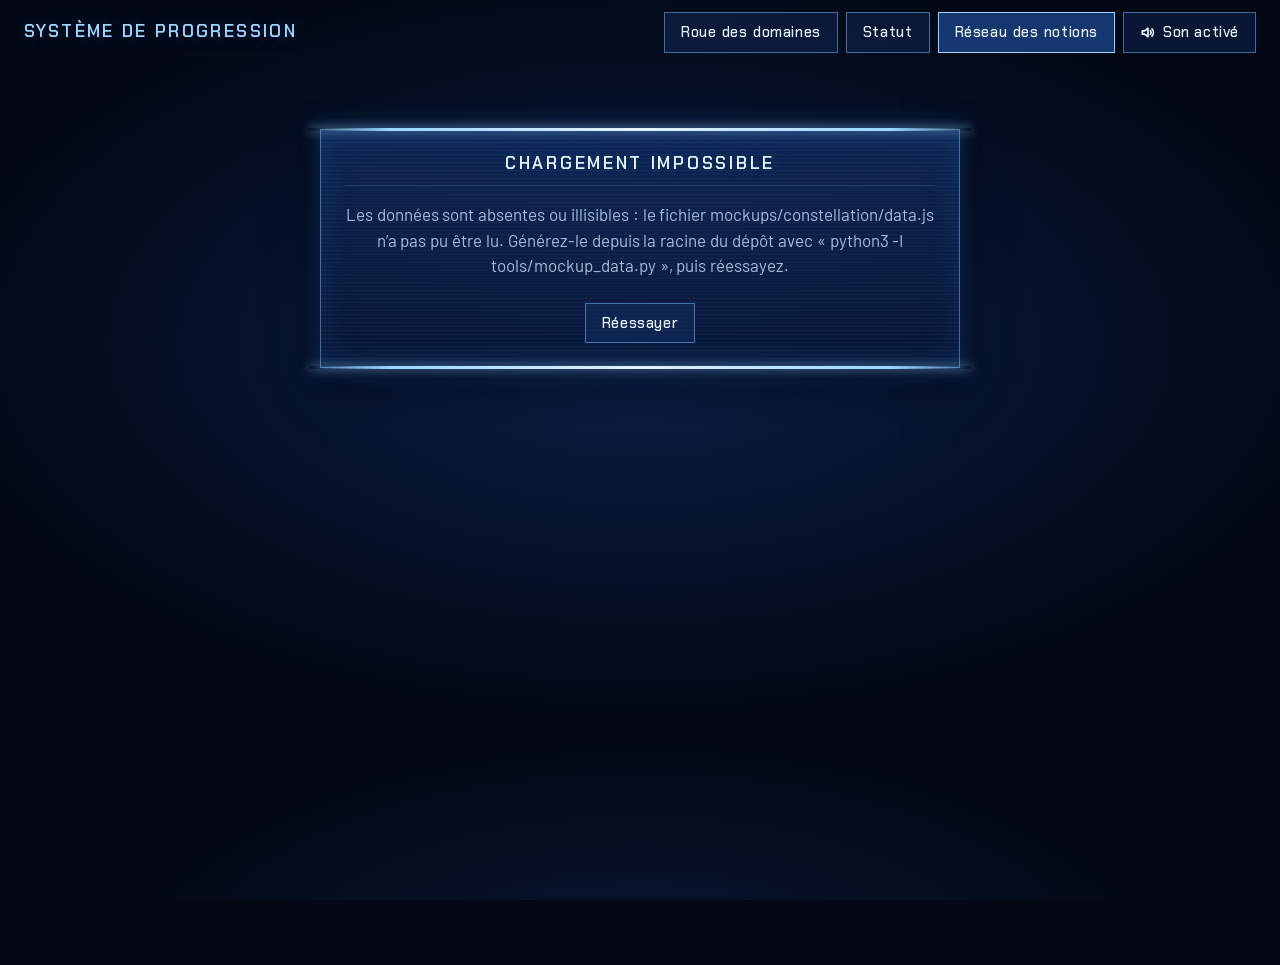
==== public/network.html @ 2bdb4b0c "public: Copie la maquette validée du Système pour la vitrine Besoin : publier la maquette sur GitHub" ====
<!DOCTYPE html>
<html lang="fr">
<head>
  <meta charset="utf-8">
  <meta name="viewport" content="width=device-width, initial-scale=1">
  <meta name="color-scheme" content="dark">
  <meta name="theme-color" content="#030814">
  <title>Réseau des notions, Système de progression</title>
  <link
    rel="preload"
    href="fonts/chakra-petch-latin-600-normal.woff2"
    as="font"
    type="font/woff2"
    crossorigin
  >
  <link rel="stylesheet" href="css/base.css">
  <link rel="stylesheet" href="css/window.css">
  <link rel="stylesheet" href="css/network.css">
  <link rel="stylesheet" href="css/inbox.css">
</head>
<script defer src="vendor/three.min.js"></script>
<script defer src="vendor/OrbitControls.js"></script>
<script defer src="data.js"></script>
<script defer src="js/model.js"></script>
<script defer src="js/dom.js"></script>
<script defer src="js/sound-data.js"></script>
<script defer src="js/sound.js"></script>
<script defer src="js/events.js"></script>
<script defer src="js/inbox.js"></script>
<script defer src="js/network.js"></script>
<script defer src="js/scene-kit.js"></script>
<script defer src="js/scene.js"></script>
<script defer src="js/network-ui.js"></script>
<body class="network-page">
  <a class="skip-link" href="#connections">Aller aux connexions</a>
  <header class="topbar">
    <h1 class="brand"><a href="index.html">Système de progression</a></h1>
    <nav class="topnav" aria-label="Navigation principale">
      <a class="button" href="index.html">Roue des domaines</a>
      <a class="button" href="index.html#/status">Statut</a>
      <a class="button" href="network.html" aria-current="page">Réseau des notions</a>
      <button
        class="button inbox-toggle"
        type="button"
        id="inbox-toggle"
        popovertarget="inbox"
        hidden
      >
        <svg class="icon" viewBox="0 0 16 16" aria-hidden="true">
          <path d="M8 1.5L13.6 4.75V11.25L8 14.5L2.4 11.25V4.75ZM8 5V8.8M8 10.9V11"/>
        </svg>
        <span>Événements</span>
        <span class="inbox-count" id="inbox-count" hidden></span>
      </button>
      <button class="button sound-toggle" type="button" id="sound-toggle" aria-pressed="true">
        <svg class="icon" viewBox="0 0 16 16" aria-hidden="true">
          <path d="M2.5 6.2V9.8H5L8.5 12.5V3.5L5 6.2Z"/>
          <path d="M11 6A3 3 0 0 1 11 10M12.8 4.2A5.6 5.6 0 0 1 12.8 11.8"/>
        </svg>
        <span class="sound-label">Son activé</span>
      </button>
    </nav>
  </header>
  <main class="network" id="view">
    <h2 class="visually-hidden">Réseau des notions</h2>
    <div class="stage" id="stage">
      <div class="labels" id="labels" aria-hidden="true"></div>
    </div>
    <section class="window panel legend-panel" aria-labelledby="legend-title">
      <header class="window-head">
        <h3 class="window-title" id="legend-title">Liens</h3>
      </header>
      <div class="panel-body">
        <h4 class="panel-heading">Disposition</h4>
        <div id="layouts"></div>
        <p class="root-line" id="root-line"></p>
        <h4 class="panel-heading">Types, cliquer pour filtrer</h4>
        <div id="kinds"></div>
        <h4 class="panel-heading">Statuts</h4>
        <div id="statuses"></div>
        <div class="panel-actions">
          <button class="button" type="button" id="show-all" hidden>Tout afficher</button>
          <button class="button" type="button" id="reset-view">Recadrer la vue</button>
        </div>
        <p class="panel-hint">
          Glisser pour tourner, molette pour zoomer, clic droit pour déplacer.
        </p>
      </div>
    </section>
    <section class="window panel list-panel" aria-labelledby="list-title">
      <header class="window-head">
        <h3 class="window-title" id="list-title">Connexions</h3>
      </header>
      <p class="list-scope" id="scope" aria-live="polite"></p>
      <button class="button center-node" type="button" id="center-node" hidden>
        Centrer l’arbre sur cette notion
      </button>
      <div class="connections" id="connections" tabindex="-1"></div>
    </section>
    <div class="detail" id="detail" aria-live="polite"></div>
  </main>
  <section class="window inbox" id="inbox" popover aria-label="Événements"></section>
  <div class="unlocks" id="unlocks" aria-live="polite"></div>
  <div class="tip" id="tip" role="tooltip" hidden></div>
</body>
</html>
---- public/css/base.css ----
/*
 * Maquette « Système » : jetons, polices, socle de page et surfaces du navigateur.
 *
 * Monde visuel : fenêtres holographiques bleues sur fond d'abîme, à la façon des fenêtres
 * du « Système ». Chakra Petch porte les titres et les chiffres, Barlow le texte courant
 * (fonts/, licence OFL 1.1). Rangs et états de notion suivent une même échelle de rareté
 * en sept couleurs : violet au sommet, or juste en dessous. Aucune valeur visuelle hors
 * de ces jetons dans les autres feuilles.
 */

@font-face {
  font-family: "Chakra Petch";
  font-weight: 500;
  font-display: swap;
  src: url("../fonts/chakra-petch-latin-500-normal.woff2") format("woff2");
}

@font-face {
  font-family: "Chakra Petch";
  font-weight: 600;
  font-display: swap;
  src: url("../fonts/chakra-petch-latin-600-normal.woff2") format("woff2");
}

@font-face {
  font-family: "Chakra Petch";
  font-weight: 700;
  font-display: swap;
  src: url("../fonts/chakra-petch-latin-700-normal.woff2") format("woff2");
}

@font-face {
  font-family: "Barlow";
  font-weight: 400;
  font-display: swap;
  src: url("../fonts/barlow-latin-400-normal.woff2") format("woff2");
}

@font-face {
  font-family: "Barlow";
  font-weight: 500;
  font-display: swap;
  src: url("../fonts/barlow-latin-500-normal.woff2") format("woff2");
}

@font-face {
  font-family: "Barlow";
  font-weight: 600;
  font-display: swap;
  src: url("../fonts/barlow-latin-600-normal.woff2") format("woff2");
}

:root {
  color-scheme: dark;

  /* Couleurs : abîme, voile des fenêtres, flux (bleu du Système), texte. */
  --void: #030814;
  --deep: #071226;
  --veil-top: rgb(20 52 112 / 0.58);
  --veil-bottom: rgb(7 21 52 / 0.8);
  --veil-solid: #0a1d44;
  --veil-dense-top: rgb(15 40 90 / 0.95);
  --veil-dense-bottom: rgb(6 18 46 / 0.97);
  --flux: #4db5ff;
  --flux-bright: #9ad6ff;
  --flux-line: rgb(120 196 255 / 0.5);
  --flux-faint: rgb(120 196 255 / 0.16);
  --rail: #e3f3ff;
  --bright: #ffffff;
  --text: #e6f2ff;
  --text-dim: #a3bcdb;
  --text-faint: #8aa4c6;

  /* Couleurs de rôle : titre, donnée insuffisante. */
  --gold: #f2c14e;
  --warn: #ffb45e;

  /* Échelle de rareté, du plus commun au plus rare : gris, vert, bleu, orange, rouge, */
  /* or, violet. États « découverte » à « transcendée » ; rangs E à Nation, A et S */
  /* échangés (A en or, S en rouge, choix de Louis). */
  --rarity-1: #a9bbd3;
  --rarity-2: #5fdc8f;
  --rarity-3: #4db5ff;
  --rarity-4: #ff9a4d;
  --rarity-5: #ff5f6d;
  --rarity-6: var(--gold);
  --rarity-7: #cf7dff;
  --rank-e: var(--rarity-1);
  --rank-d: var(--rarity-2);
  --rank-c: var(--rarity-3);
  --rank-b: var(--rarity-4);
  --rank-a: var(--rarity-6);
  --rank-s: var(--rarity-5);
  --rank-nation: var(--rarity-7);

  /* Types de lien du réseau : une couleur franche chacun, jamais l'or. */
  --kind-transfer: #ff5fa8;
  --kind-prerequisite: #4db5ff;
  --kind-instance: #62d9ad;
  --kind-complement: #b9a0ff;
  --kind-analog: #ff9a4d;

  --font-display: "Chakra Petch", "Barlow", sans-serif;
  --font-body: "Barlow", sans-serif;
  --fs-xs: 0.8125rem;
  --fs-sm: 0.9375rem;
  --fs-md: 1.0625rem;
  --fs-lg: 1.375rem;
  --fs-xl: 1.75rem;
  --fs-2xl: 2.25rem;

  --s1: 4px;
  --s2: 8px;
  --s3: 12px;
  --s4: 16px;
  --s5: 24px;
  --s6: 32px;
  --s7: 48px;
  --s8: 64px;

  --t-fast: 140ms;
  --t-panel: 280ms;
  --t-travel: 460ms;
  --ease-out: cubic-bezier(0.16, 1, 0.3, 1);

  --glow-soft: 0 0 18px rgb(64 150 255 / 0.28);
  --glow-strong: 0 0 10px rgb(154 214 255 / 0.7), 0 0 28px rgb(64 150 255 / 0.45);
  --topbar: 64px;
}

*,
*::before,
*::after {
  box-sizing: border-box;
}

html {
  background: var(--void);
  scrollbar-color: rgb(120 196 255 / 0.4) transparent;
  scrollbar-width: thin;
}

body {
  margin: 0;
  min-height: 100dvh;
  font-family: var(--font-body);
  font-size: var(--fs-md);
  line-height: 1.5;
  word-spacing: 0.05em;
  color: var(--text);
  background:
    radial-gradient(ellipse 80% 60% at 50% 38%, rgb(22 62 140 / 0.42), transparent 70%),
    radial-gradient(ellipse 60% 40% at 50% 110%, rgb(40 90 190 / 0.2), transparent 70%),
    var(--void);
  background-attachment: fixed;
  font-variant-numeric: tabular-nums;
  -webkit-tap-highlight-color: rgb(77 181 255 / 0.2);
  overflow-x: clip;
}

::selection {
  color: var(--void);
  background: var(--flux-bright);
}

h1,
h2,
h3,
p,
ul,
ol,
dl,
dd,
table {
  margin: 0;
  padding: 0;
}

ul,
ol {
  list-style: none;
}

h1,
h2,
h3 {
  font-family: var(--font-display);
  font-weight: 600;
  line-height: 1.15;
  text-wrap: balance;
}

a {
  color: inherit;
  text-decoration: none;
}

button {
  font: inherit;
  color: inherit;
}

code {
  font-family: ui-monospace, "DejaVu Sans Mono", monospace;
  font-size: 0.88em;
  color: var(--flux-bright);
}

svg {
  display: block;
}

:focus-visible {
  outline: 2px solid var(--rail);
  outline-offset: 3px;
  border-radius: 2px;
}

.visually-hidden {
  position: absolute;
  width: 1px;
  height: 1px;
  overflow: hidden;
  clip-path: inset(50%);
  white-space: nowrap;
}

.skip-link {
  position: fixed;
  top: var(--s2);
  left: var(--s2);
  z-index: 30;
  padding: var(--s2) var(--s4);
  color: var(--void);
  background: var(--rail);
  translate: 0 -200%;
}

.skip-link:focus-visible {
  translate: 0;
}

/* ───── Barre du haut : nom de la page et navigation ───── */

.topbar {
  display: flex;
  flex-wrap: wrap;
  align-items: center;
  justify-content: space-between;
  gap: var(--s2) var(--s5);
  min-height: var(--topbar);
  padding: var(--s3) var(--s5);
}

.brand {
  font-size: var(--fs-md);
  font-weight: 600;
  letter-spacing: 0.14em;
  text-transform: uppercase;
  color: var(--flux-bright);
  text-shadow: var(--glow-soft);
}

.topnav {
  display: flex;
  flex-wrap: wrap;
  gap: var(--s2);
}

.icon {
  flex: none;
  width: 1em;
  height: 1em;
  fill: none;
  stroke: currentColor;
  stroke-width: 1.8;
  stroke-linecap: round;
  stroke-linejoin: round;
}

#view {
  padding: 0 var(--s5) var(--s6);
}

#view:focus {
  outline: none;
}
---- public/css/window.css ----
/*
 * Maquette « Système » : composants partagés par toutes les vues.
 *
 * Fenêtre du Système (.window) : voile bleu translucide, filets lumineux en haut et en
 * bas qui débordent du cadre, titre centré en en-tête, teintée par un ton de rareté
 * (data-tone). Puis boutons, étiquettes de statut, jauges, insignes de rang, signes
 * d'état des notions et infobulle.
 */

.window {
  position: relative;
  padding: var(--s5);
  border: 1px solid var(--flux-line);
  background:
    repeating-linear-gradient(
      180deg,
      rgb(154 214 255 / 0.035) 0 1px,
      transparent 1px 4px
    ),
    linear-gradient(180deg, var(--veil-top), var(--veil-bottom));
  box-shadow:
    0 18px 40px rgb(0 4 16 / 0.55),
    var(--glow-soft),
    inset 0 0 36px rgb(64 150 255 / 0.12);
}

.window::before,
.window::after {
  content: "";
  position: absolute;
  left: calc(var(--s3) * -1);
  right: calc(var(--s3) * -1);
  height: 3px;
  background: linear-gradient(
    90deg,
    transparent,
    var(--flux-bright) 12%,
    var(--rail) 50%,
    var(--flux-bright) 88%,
    transparent
  );
  box-shadow: var(--glow-strong);
  pointer-events: none;
}

.window::before {
  top: -2px;
}

.window::after {
  bottom: -2px;
}

.window-head {
  display: flex;
  align-items: center;
  justify-content: center;
  gap: var(--s3);
  margin-bottom: var(--s4);
  padding-bottom: var(--s3);
  border-bottom: 1px solid var(--flux-faint);
}

.window-title {
  font-size: var(--fs-md);
  font-weight: 600;
  letter-spacing: 0.16em;
  text-transform: uppercase;
  color: var(--rail);
  text-shadow: var(--glow-soft);
}

/* ───── Ton de rareté (data-tone 1 à 7, ou gold) : teinte fenêtre, jauge ou ligne ───── */

[data-tone="1"] {
  --tone: var(--rarity-1);
}

[data-tone="2"] {
  --tone: var(--rarity-2);
}

[data-tone="3"] {
  --tone: var(--rarity-3);
}

[data-tone="4"] {
  --tone: var(--rarity-4);
}

[data-tone="5"] {
  --tone: var(--rarity-5);
}

[data-tone="6"] {
  --tone: var(--rarity-6);
}

[data-tone="7"] {
  --tone: var(--rarity-7);
}

[data-tone="gold"] {
  --tone: var(--gold);
}

.window[data-tone] {
  border-color: color-mix(in oklab, var(--tone) 60%, transparent);
  background:
    repeating-linear-gradient(
      180deg,
      color-mix(in oklab, var(--tone) 5%, transparent) 0 1px,
      transparent 1px 4px
    ),
    linear-gradient(
      180deg,
      color-mix(in oklab, var(--tone) 16%, var(--veil-top)),
      var(--veil-bottom)
    );
  box-shadow:
    0 18px 40px rgb(0 4 16 / 0.55),
    0 0 18px color-mix(in oklab, var(--tone) 30%, transparent),
    inset 0 0 36px color-mix(in oklab, var(--tone) 12%, transparent);
}

.window[data-tone]::before,
.window[data-tone]::after {
  background: linear-gradient(
    90deg,
    transparent,
    var(--tone) 12%,
    color-mix(in oklab, var(--tone) 30%, white) 50%,
    var(--tone) 88%,
    transparent
  );
  box-shadow:
    0 0 10px color-mix(in oklab, var(--tone) 70%, transparent),
    0 0 28px color-mix(in oklab, var(--tone) 45%, transparent);
}

.window[data-tone] > .window-head {
  border-bottom-color: color-mix(in oklab, var(--tone) 25%, transparent);
}

.window[data-tone] > .window-head .window-title {
  color: color-mix(in oklab, var(--tone) 30%, white);
  text-shadow: 0 0 18px color-mix(in oklab, var(--tone) 40%, transparent);
}

@media (prefers-reduced-motion: no-preference) {
  .unfold {
    animation: unfold var(--t-panel) var(--ease-out) backwards;
    animation-delay: calc(var(--order, 0) * 50ms);
  }

  @keyframes unfold {
    from {
      clip-path: inset(49% -16px 49% -16px);
      opacity: 0.3;
    }

    to {
      clip-path: inset(-16px -16px -48px -16px);
      opacity: 1;
    }
  }
}

/* ───── Boutons et liens d'action ───── */

.button {
  display: inline-flex;
  align-items: center;
  gap: var(--s2);
  min-height: 40px;
  padding: var(--s2) var(--s4);
  border: 1px solid var(--flux-line);
  font-family: var(--font-display);
  font-size: var(--fs-sm);
  font-weight: 500;
  letter-spacing: 0.04em;
  color: var(--text);
  background: rgb(20 52 112 / 0.35);
  cursor: pointer;
  transition:
    background-color var(--t-fast) var(--ease-out),
    border-color var(--t-fast) var(--ease-out),
    box-shadow var(--t-fast) var(--ease-out);
}

.button[aria-current="page"] {
  border-color: var(--flux-bright);
  background: rgb(40 100 200 / 0.5);
}

.button:active {
  scale: 0.97;
}

.sound-toggle[aria-pressed="false"] {
  color: var(--text-faint);
  border-style: dashed;
}

@media (hover: hover) {
  .button:hover {
    border-color: var(--rail);
    background: rgb(40 100 200 / 0.5);
    box-shadow: var(--glow-soft);
  }
}

.key {
  padding: 0 var(--s2);
  border: 1px solid var(--flux-faint);
  font-size: var(--fs-xs);
  color: var(--text-dim);
}

/* ───── Statut d'une valeur : observé, estimé, insuffisant, non mesurable ───── */

.tag {
  display: inline-block;
  padding: 0 var(--s2);
  border: 1px solid var(--flux-faint);
  font-size: var(--fs-xs);
  font-weight: 500;
  line-height: 1.5;
  color: var(--text-dim);
  white-space: nowrap;
  cursor: help;
}

.tag[data-status="estimated"] {
  border-style: dashed;
  border-color: var(--flux-line);
  color: var(--flux-bright);
}

.tag[data-status="insufficient"] {
  border-style: dotted;
  border-color: var(--warn);
  color: var(--warn);
}

.tag[data-status="unmeasurable"] {
  border-style: dotted;
  color: var(--text-faint);
}

.info {
  display: inline-grid;
  place-items: center;
  width: 20px;
  height: 20px;
  vertical-align: -4px;
  color: var(--text-faint);
  cursor: help;
}

.info .icon {
  width: 16px;
  height: 16px;
  stroke-width: 2.4;
}

.info:hover,
.info:focus-visible {
  color: var(--rail);
}

.nowrap {
  white-space: nowrap;
}

/* ───── Jauge ───── */

.bar {
  position: relative;
  height: 6px;
  background: rgb(120 196 255 / 0.14);
  overflow: hidden;
}

.bar-fill {
  position: absolute;
  inset: 0 auto 0 0;
  width: calc(var(--ratio, 0) * 100%);
  min-width: 0;
  background: linear-gradient(90deg, var(--flux), var(--rail));
  box-shadow: var(--glow-strong);
}

.bar[data-tone] {
  background: color-mix(in oklab, var(--tone) 16%, transparent);
}

.bar[data-tone] .bar-fill {
  background: linear-gradient(
    90deg,
    color-mix(in oklab, var(--tone) 65%, black),
    var(--tone)
  );
  box-shadow: 0 0 12px color-mix(in oklab, var(--tone) 60%, transparent);
}

/* ───── Insigne de rang : hexagone, couleur par rareté, lettre toujours lisible ───── */

.rank {
  --rank-color: var(--text-faint);
  --tone: var(--rank-color);
  --hexagon: polygon(50% 0, 100% 25%, 100% 75%, 50% 100%, 0 75%, 0 25%);
  position: relative;
  isolation: isolate;
  display: inline-grid;
  place-items: center;
  flex: none;
  width: 2.3em;
  aspect-ratio: 1 / 1.1;
  font-family: var(--font-display);
  font-weight: 700;
  line-height: 1;
  color: var(--rank-color);
}

/* Le fond de l'hexagone est un calque : les éclairs de l'insigne peuvent en déborder. */
.rank::before {
  content: "";
  position: absolute;
  inset: 0;
  z-index: -1;
  background: var(--rank-color);
  clip-path: var(--hexagon);
}

.rank > span {
  display: grid;
  place-items: center;
  width: calc(100% - 4px);
  height: calc(100% - 4px);
  background: var(--veil-solid);
  clip-path: var(--hexagon);
}

.rank[data-rank="E"] {
  --rank-color: var(--rank-e);
}

.rank[data-rank="D"] {
  --rank-color: var(--rank-d);
}

.rank[data-rank="C"] {
  --rank-color: var(--rank-c);
}

.rank[data-rank="B"] {
  --rank-color: var(--rank-b);
}

.rank[data-rank="A"] {
  --rank-color: var(--rank-a);
}

.rank[data-rank="S"] {
  --rank-color: var(--rank-s);
}

.rank[data-rank="Nation"] {
  --rank-color: var(--rank-nation);
}

/* ───── Signe d'état d'une notion : forme par rendu, couleur de rareté par état ───── */

.glyph {
  --state-color: var(--text-faint);
  flex: none;
  width: 14px;
  height: 14px;
  overflow: visible;
}

.glyph[data-level="1"] {
  --state-color: var(--rarity-1);
}

.glyph[data-level="2"] {
  --state-color: var(--rarity-2);
}

.glyph[data-level="3"] {
  --state-color: var(--rarity-3);
}

.glyph[data-level="4"] {
  --state-color: var(--rarity-4);
}

.glyph[data-level="5"] {
  --state-color: var(--rarity-5);
}

.glyph[data-level="6"] {
  --state-color: var(--rarity-6);
}

.glyph[data-level="7"] {
  --state-color: var(--rarity-7);
}

.glyph[data-group="unmet"] {
  fill: none;
  stroke: var(--text-faint);
  stroke-width: 1.4;
  opacity: 0.7;
}

.glyph[data-group="declared"] {
  fill: none;
  stroke: var(--rail);
  stroke-width: 1.6;
  stroke-dasharray: 2.4 2;
}

.glyph[data-group="low"] {
  fill: var(--state-color);
  stroke: none;
}

.glyph[data-group="high"] {
  fill: var(--state-color);
  stroke: var(--rail);
  stroke-width: 1;
  filter: drop-shadow(0 0 5px var(--state-color));
}

@media (prefers-reduced-motion: no-preference) {
  .glyph[data-group="high"] {
    animation: awake 2.8s ease-in-out infinite alternate;
  }

  @keyframes awake {
    from {
      filter: drop-shadow(0 0 2px var(--state-color));
    }

    to {
      filter: drop-shadow(0 0 8px var(--state-color));
    }
  }
}

/* ───── Infobulle : rendue sur le body, bornée à l'écran par dom.js ───── */

.tip {
  position: fixed;
  top: 0;
  left: 0;
  z-index: 40;
  max-width: min(320px, calc(100vw - 16px));
  padding: var(--s2) var(--s3);
  border: 1px solid var(--flux-bright);
  font-size: var(--fs-xs);
  font-weight: 500;
  line-height: 1.4;
  color: var(--text);
  background: var(--veil-solid);
  box-shadow:
    0 8px 20px rgb(0 4 16 / 0.6),
    var(--glow-soft);
  pointer-events: none;
  overflow-wrap: anywhere;
  white-space: pre-line;
}

.tip[popover] {
  inset: 0 auto auto 0;
  margin: 0;
  overflow: visible;
}

.tip[hidden] {
  display: none;
}

@media (prefers-reduced-motion: no-preference) {
  .tip {
    animation: tip-in var(--t-fast) var(--ease-out);
  }

  @keyframes tip-in {
    from {
      opacity: 0;
    }
  }
}

/* ───── Page de repli : données absentes ou illisibles ───── */

.fatal {
  max-width: 640px;
  margin: var(--s8) auto 0;
  text-align: center;
}

.fatal p {
  margin-bottom: var(--s5);
  color: var(--text-dim);
}

.empty {
  color: var(--text-dim);
}
---- public/css/network.css ----
/*
 * Maquette « Système » : page du réseau des notions.
 *
 * La scène 3D occupe tout l'écran sous la barre du haut ; la légende (à gauche), la liste
 * des connexions (à droite) et le détail d'une connexion (en bas) flottent par-dessus.
 * Sous 900 px de large, les panneaux passent sous la scène.
 */

.network-page {
  overflow: hidden;
}

.network {
  position: relative;
  height: calc(100dvh - var(--topbar));
  padding: 0;
}

.stage {
  position: absolute;
  inset: 0;
}

.scene-canvas {
  position: absolute;
  inset: 0;
  width: 100%;
  height: 100%;
  cursor: grab;
}

.scene-canvas:active {
  cursor: grabbing;
}

.scene-canvas.is-pointing {
  cursor: pointer;
}

.labels {
  position: absolute;
  inset: 0;
  overflow: hidden;
  pointer-events: none;
}

/* Position posée par scene.js (transform) ; le décalage centre l'étiquette au-dessus. */
.scene-label {
  position: absolute;
  top: 0;
  left: 0;
  max-width: 16rem;
  overflow: hidden;
  padding: 0 var(--s2);
  font-family: var(--font-display);
  font-size: var(--fs-xs);
  font-weight: 500;
  letter-spacing: 0.04em;
  line-height: 1.5;
  color: var(--text-dim);
  text-overflow: ellipsis;
  text-shadow: 0 0 6px var(--void), 0 0 2px var(--void);
  white-space: nowrap;
  translate: -50% -100%;
}

.scene-label[hidden] {
  display: none;
}

.scene-label.is-cluster {
  text-transform: uppercase;
}

.scene-label.is-node {
  border: 1px solid var(--flux-bright);
  font-family: var(--font-body);
  font-weight: 600;
  letter-spacing: 0;
  color: var(--bright);
  background: var(--veil-solid);
  translate: -50% calc(-100% - 4px);
}

.scene-label.is-dim {
  opacity: 0.35;
}

.stage-message {
  position: absolute;
  inset: 0;
  display: grid;
  place-items: center;
  padding: var(--s8) 340px;
  color: var(--text-dim);
  text-align: center;
}

/* ───── Panneaux flottants : légende et liste ───── */

.panel,
.detail-window {
  background:
    repeating-linear-gradient(
      180deg,
      rgb(154 214 255 / 0.035) 0 1px,
      transparent 1px 4px
    ),
    linear-gradient(180deg, var(--veil-dense-top), var(--veil-dense-bottom));
}

.panel {
  position: absolute;
  top: var(--s4);
  display: flex;
  flex-direction: column;
  max-height: calc(100% - 2 * var(--s4));
  padding: var(--s4);
  font-size: var(--fs-sm);
}

.panel .window-head {
  margin-bottom: var(--s3);
}

.legend-panel {
  left: var(--s5);
  width: 288px;
}

.panel-body {
  min-height: 0;
  margin-right: calc(var(--s2) * -1);
  padding-right: var(--s2);
  overflow-y: auto;
  scrollbar-color: rgb(120 196 255 / 0.4) transparent;
  scrollbar-width: thin;
}

.list-panel {
  right: var(--s5);
  width: 320px;
}

.panel-heading {
  margin: var(--s2) 0 var(--s1);
  font-family: var(--font-display);
  font-size: var(--fs-xs);
  font-weight: 500;
  letter-spacing: 0.06em;
  color: var(--text-dim);
}

.layout-modes {
  display: flex;
  border: 1px solid var(--flux-line);
}

.layout-modes li {
  flex: 1;
}

.layout-modes li + li {
  border-left: 1px solid var(--flux-line);
}

.layout-mode {
  width: 100%;
  min-height: 34px;
  padding: 0 var(--s1);
  border: 0;
  font-family: var(--font-display);
  font-weight: 500;
  color: var(--text-dim);
  background: none;
  cursor: pointer;
  transition:
    background-color var(--t-fast) var(--ease-out),
    color var(--t-fast) var(--ease-out);
}

.layout-mode[aria-pressed="true"] {
  color: var(--bright);
  background: rgb(40 100 200 / 0.6);
}

@media (hover: hover) {
  .layout-mode:hover {
    color: var(--bright);
    background: rgb(64 150 255 / 0.25);
  }
}

.root-line {
  margin-top: var(--s2);
  font-size: var(--fs-xs);
  color: var(--text-dim);
  overflow-wrap: anywhere;
}

.center-node {
  justify-content: center;
  margin-bottom: var(--s3);
}

.center-node[hidden] {
  display: none;
}

.legend-list li {
  display: flex;
  align-items: center;
  gap: var(--s1);
}

.legend-kind,
.legend-status {
  display: flex;
  flex: 1;
  align-items: center;
  gap: var(--s3);
  min-height: 32px;
}

.legend-kind {
  padding: 0 var(--s2);
  border: 1px solid transparent;
  text-align: left;
  background: none;
  cursor: pointer;
  transition:
    background-color var(--t-fast) var(--ease-out),
    border-color var(--t-fast) var(--ease-out);
}

.legend-status {
  flex: none;
  width: 100%;
  padding: 0 var(--s2);
}

.legend-status > span:nth-child(2),
.legend-kind > span:nth-child(2) {
  flex: 1;
}

.legend-kind[aria-pressed="true"] {
  border-color: var(--flux-bright);
  background: rgb(40 100 200 / 0.5);
}

@media (hover: hover) {
  .legend-kind:hover {
    background: rgb(64 150 255 / 0.2);
  }
}

.legend-count {
  font-family: var(--font-display);
  color: var(--text-dim);
}

.swatch {
  flex: none;
  width: 28px;
  height: 0;
  border-top: var(--swatch-width, 3px) solid var(--swatch-color, var(--text));
}

.swatch[data-pattern="dash"] {
  border-top-style: dashed;
}

.swatch[data-pattern="dot"] {
  border-top-style: dotted;
}

.panel-actions {
  display: flex;
  flex-wrap: wrap;
  gap: var(--s2);
  margin-top: var(--s4);
}

.panel-actions .button {
  flex: 1 1 auto;
  justify-content: center;
}

.panel-actions [hidden] {
  display: none;
}

.panel-hint {
  margin-top: var(--s3);
  font-size: var(--fs-xs);
  color: var(--text-faint);
}

.list-scope {
  margin-bottom: var(--s3);
  color: var(--text-dim);
}

.connections {
  flex: 1;
  min-height: 0;
  margin-right: calc(var(--s2) * -1);
  padding-right: var(--s2);
  overflow-y: auto;
  scrollbar-color: rgb(120 196 255 / 0.4) transparent;
  scrollbar-width: thin;
}

.connection-group {
  border-bottom: 1px solid var(--flux-faint);
}

.connection-group summary {
  display: flex;
  align-items: center;
  gap: var(--s3);
  min-height: 44px;
  padding: 0 var(--s2);
  font-family: var(--font-display);
  font-weight: 600;
  list-style: none;
  cursor: pointer;
  transition: background-color var(--t-fast) var(--ease-out);
}

.connection-group summary::-webkit-details-marker {
  display: none;
}

.connection-group summary > span:nth-child(2) {
  flex: 1;
}

.connection-group summary .icon {
  color: var(--flux-bright);
  transition: rotate var(--t-fast) var(--ease-out);
}

.connection-group[open] summary .icon {
  rotate: 90deg;
}

.connection-group[open] summary {
  color: var(--bright);
}

@media (hover: hover) {
  .connection-group summary:hover {
    background: rgb(64 150 255 / 0.2);
  }
}

.connection {
  display: flex;
  align-items: center;
  gap: var(--s3);
  width: 100%;
  min-height: 40px;
  padding: var(--s2);
  border: 1px solid transparent;
  line-height: 1.3;
  text-align: left;
  background: none;
  cursor: pointer;
  transition:
    background-color var(--t-fast) var(--ease-out),
    border-color var(--t-fast) var(--ease-out);
}

.connection-text {
  overflow-wrap: anywhere;
}

.link-arrow {
  display: inline-block;
  margin: 0 var(--s2);
  vertical-align: -2px;
  color: var(--flux-bright);
}

.connection[aria-pressed="true"] {
  border-color: var(--flux-bright);
  background: rgb(40 100 200 / 0.5);
}

@media (hover: hover) {
  .connection:hover {
    background: rgb(64 150 255 / 0.2);
  }
}

/* ───── Détail d'une connexion, ouvert au clic seulement ───── */

.detail {
  position: absolute;
  right: 380px;
  bottom: var(--s5);
  left: 350px;
  display: grid;
  justify-items: center;
  pointer-events: none;
}

.detail-window {
  width: min(100%, 620px);
  padding: var(--s4) var(--s5);
  font-size: var(--fs-sm);
  pointer-events: auto;
}

.detail-close {
  position: absolute;
  top: var(--s3);
  right: var(--s3);
  display: grid;
  place-items: center;
  width: 36px;
  height: 36px;
  border: 1px solid transparent;
  font-size: 1.2rem;
  color: var(--text-dim);
  background: none;
  cursor: pointer;
}

.detail-close:hover,
.detail-close:focus-visible {
  border-color: var(--flux-line);
  color: var(--bright);
}

.detail-pair {
  display: flex;
  flex-wrap: wrap;
  align-items: baseline;
  justify-content: center;
  gap: var(--s1) var(--s3);
  margin-bottom: var(--s3);
  text-align: center;
}

.detail-end {
  font-family: var(--font-display);
  font-size: var(--fs-md);
  font-weight: 600;
  color: var(--bright);
  cursor: help;
}

.detail-phrase {
  color: var(--flux-bright);
}

.detail-meta {
  display: flex;
  flex-wrap: wrap;
  align-items: center;
  justify-content: center;
  gap: var(--s1) var(--s2);
  color: var(--text-dim);
}

.detail-meta .swatch {
  margin-right: var(--s2);
}

.detail-meta .info {
  margin-right: var(--s4);
}

.detail-window .empty {
  margin-top: var(--s3);
  font-size: var(--fs-xs);
  text-align: center;
}

.proof {
  margin-top: var(--s3);
  padding-top: var(--s3);
  border-top: 1px solid var(--flux-faint);
}

.proof summary {
  width: fit-content;
  margin: 0 auto;
  font-family: var(--font-display);
  color: var(--flux-bright);
  cursor: pointer;
}

.proof dl {
  display: grid;
  grid-template-columns: auto 1fr;
  gap: var(--s2) var(--s4);
  margin-top: var(--s3);
}

.proof dt {
  color: var(--text-dim);
  white-space: nowrap;
}

/* ───── Fenêtre étroite : la scène en haut, les panneaux dessous ───── */

@media (max-width: 900px) {
  .network-page {
    overflow: auto;
  }

  .network {
    display: grid;
    gap: var(--s5);
    height: auto;
    padding: 0 var(--s4) var(--s6);
  }

  .stage {
    position: relative;
    height: 60dvh;
  }

  .stage-message {
    padding: var(--s5);
  }

  .panel,
  .detail {
    position: relative;
    inset: auto;
    width: auto;
    max-height: none;
  }

  .detail {
    order: 1;
  }

  .legend-panel {
    order: 2;
  }

  .list-panel {
    order: 3;
  }

  .connections {
    max-height: 60dvh;
  }
}
---- public/css/inbox.css ----
/*
 * Maquette « Système » : boîte d'événements de la barre du haut et annonce au retour.
 *
 * Le bouton « Événements » porte une pastille rouge qui compte les nouveautés ; son
 * panneau (popover) liste les événements, chacun teinté par son ton de rareté. L'annonce
 * (.unlocks) flotte sous la barre sans bloquer la page, dévoile ses lignes une à une puis
 * se replie vers le bouton (inbox.js). Tout mouvement vit dans prefers-reduced-motion:
 * no-preference.
 */

.inbox-toggle {
  position: relative;
}

.inbox-toggle[hidden] {
  display: none;
}

.inbox-count {
  position: absolute;
  top: -6px;
  right: -6px;
  display: grid;
  place-items: center;
  min-width: 20px;
  height: 20px;
  padding: 0 5px;
  border-radius: 10px;
  font-family: var(--font-display);
  font-size: var(--fs-xs);
  font-weight: 700;
  font-variant-numeric: tabular-nums;
  line-height: 1;
  color: var(--void);
  background: var(--rarity-5);
  box-shadow: 0 2px 10px rgb(255 95 109 / 0.6);
}

.inbox-count[hidden] {
  display: none;
}

/* ───── Panneau de la boîte : liste des événements, les plus récents d'abord ───── */

.window.inbox {
  position: fixed;
  inset: calc(var(--topbar) + var(--s2)) var(--s5) auto auto;
  width: min(440px, 100vw - 2 * var(--s5));
  margin: 0;
  overflow: visible;
  color: var(--text);
  background-color: var(--veil-solid);
}

.inbox-list {
  max-height: min(60dvh, 520px);
  overflow-y: auto;
}

.inbox-event {
  display: grid;
  gap: var(--s1);
  padding: var(--s3) var(--s2);
  border-bottom: 1px solid var(--flux-faint);
  color: inherit;
  text-decoration: none;
}

.inbox-family {
  display: flex;
  align-items: center;
  gap: var(--s2);
  font-family: var(--font-display);
  font-size: var(--fs-xs);
  letter-spacing: 0.06em;
  color: var(--text-dim);
}

.inbox-new {
  padding: 0 var(--s2);
  border: 1px solid currentColor;
  color: var(--rarity-5);
}

.inbox-text {
  font-weight: 500;
}

[data-tone] > .inbox-event .inbox-text {
  color: color-mix(in oklab, var(--tone) 45%, white);
}

.inbox-date {
  font-size: var(--fs-xs);
  color: var(--text-dim);
}

@media (hover: hover) {
  .inbox-event:hover {
    background: rgb(120 196 255 / 0.08);
  }
}

/* ───── Annonce au retour : fenêtre flottante, lignes dévoilées une à une ───── */

.unlocks {
  position: fixed;
  top: calc(var(--topbar) + var(--s3));
  right: var(--s5);
  z-index: 20;
  width: min(420px, 100vw - 2 * var(--s5));
  pointer-events: none;
}

.unlock-window {
  padding: var(--s4);
  background-color: var(--veil-solid);
  pointer-events: auto;
}

.unlock-window .window-head {
  gap: var(--s2);
  color: var(--rail);
}

.unlock-count,
.unlock-more {
  color: var(--text-dim);
}

.unlock-list {
  display: grid;
  gap: var(--s2);
  margin: var(--s3) 0;
}

.unlock-list li {
  padding: var(--s2) var(--s3);
  border: 1px solid color-mix(in oklab, var(--tone, var(--flux)) 45%, transparent);
  font-family: var(--font-display);
  font-weight: 600;
  color: color-mix(in oklab, var(--tone, var(--flux)) 35%, white);
  background: color-mix(in oklab, var(--tone, var(--flux)) 10%, transparent);
}

.unlock-more {
  margin-bottom: var(--s3);
}

@media (prefers-reduced-motion: no-preference) {
  .unlock-list li {
    animation: unlock-line var(--t-panel) var(--ease-out) backwards;
    animation-delay: calc(var(--order, 0) * 260ms + 320ms);
  }

  .inbox-count.is-landing {
    animation: land 420ms var(--ease-out);
  }

  @keyframes unlock-line {
    from {
      opacity: 0;
      translate: 16px 0;
      filter: brightness(2.2);
    }
  }

  @keyframes land {
    from {
      scale: 1.8;
    }
  }
}
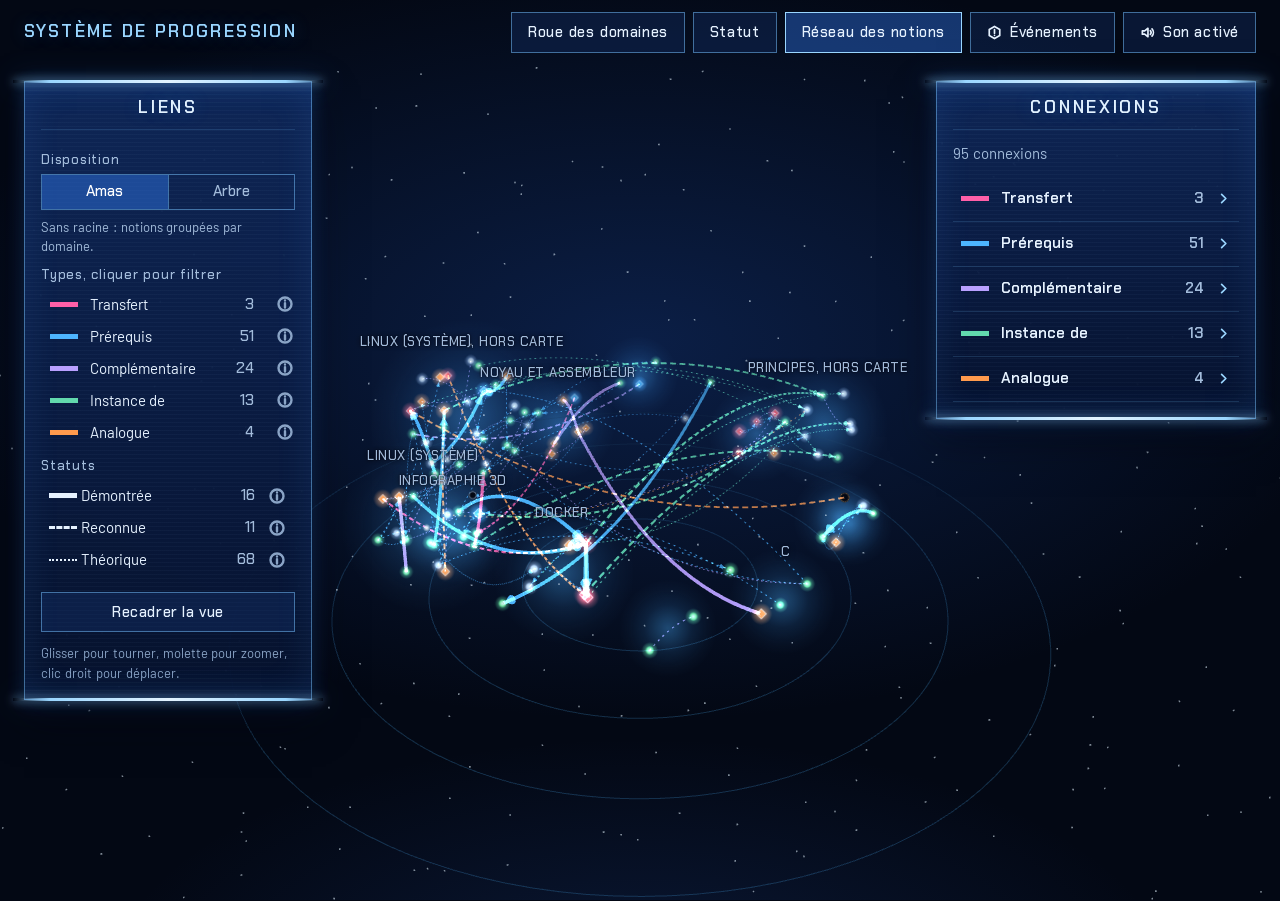
==== commit 6a2b5634: "public: Ajoute politique de sécurité, noindex, icône et page 404 Besoin : la vitrine doit se publier" ====
--- a/public/network.html
+++ b/public/network.html
@@ -2,9 +2,23 @@
 <html lang="fr">
 <head>
   <meta charset="utf-8">
+  <meta
+    http-equiv="Content-Security-Policy"
+    content="default-src 'none';
+      script-src 'self';
+      style-src 'self';
+      img-src 'self' data:;
+      font-src 'self';
+      connect-src 'self';
+      base-uri 'none';
+      form-action 'none';
+      object-src 'none'"
+  >
   <meta name="viewport" content="width=device-width, initial-scale=1">
   <meta name="color-scheme" content="dark">
   <meta name="theme-color" content="#030814">
+  <meta name="robots" content="noindex">
+  <link rel="icon" type="image/svg+xml" href="favicon.svg">
   <title>Réseau des notions, Système de progression</title>
   <link
     rel="preload"
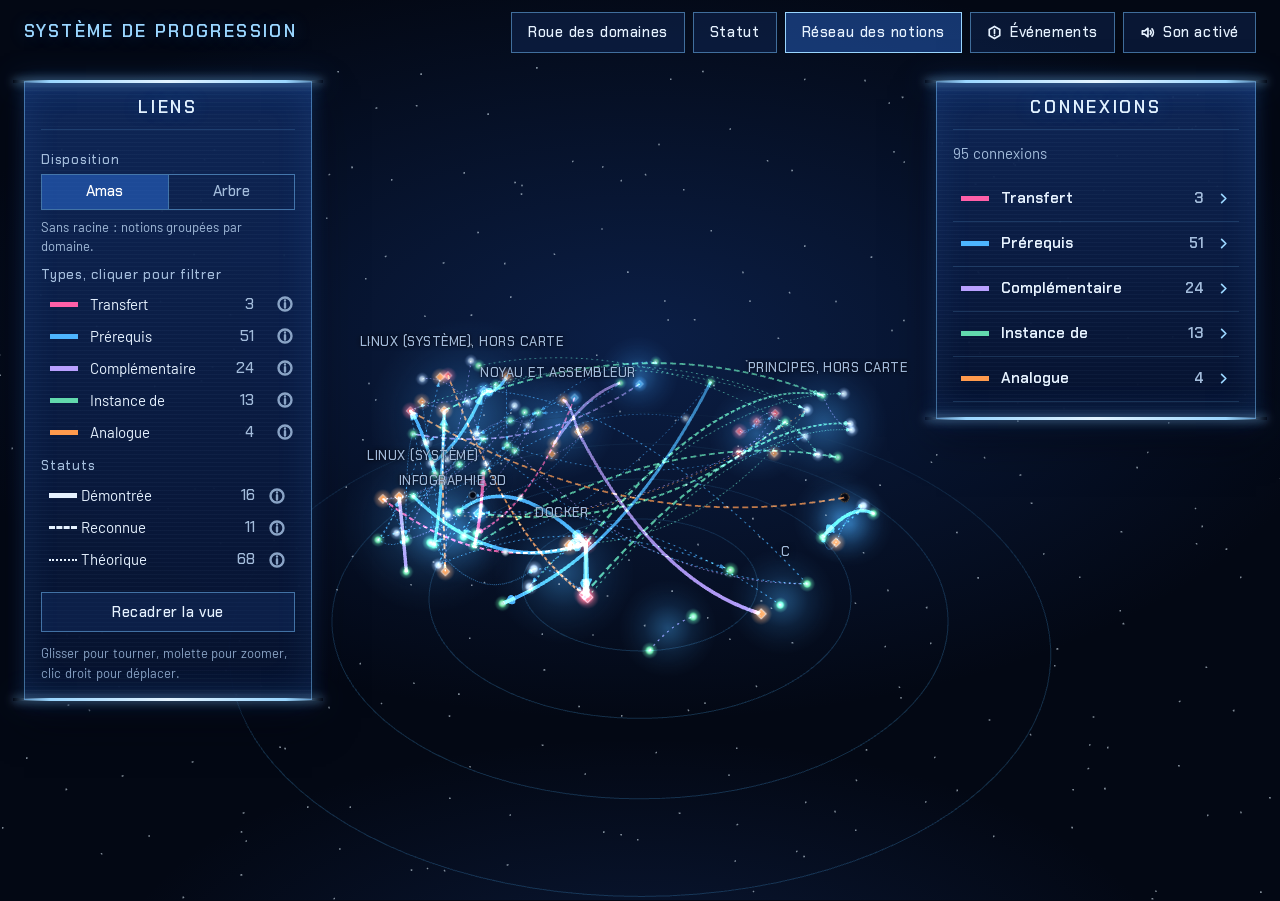
==== commit ef480494: "public: Renvoie téléphones et tablettes vers une page d'indisponibilité Le site n'est prévu que pour" ====
--- a/public/network.html
+++ b/public/network.html
@@ -32,6 +32,7 @@
   <link rel="stylesheet" href="css/network.css">
   <link rel="stylesheet" href="css/inbox.css">
 </head>
+<script defer src="js/device-gate.js"></script>
 <script defer src="vendor/three.min.js"></script>
 <script defer src="vendor/OrbitControls.js"></script>
 <script defer src="data.js"></script>
--- a/public/css/window.css
+++ b/public/css/window.css
@@ -508,6 +508,12 @@
   color: var(--text-dim);
 }
 
+.fatal .address {
+  color: var(--text);
+  overflow-wrap: anywhere;
+  user-select: all;
+}
+
 .empty {
   color: var(--text-dim);
 }
